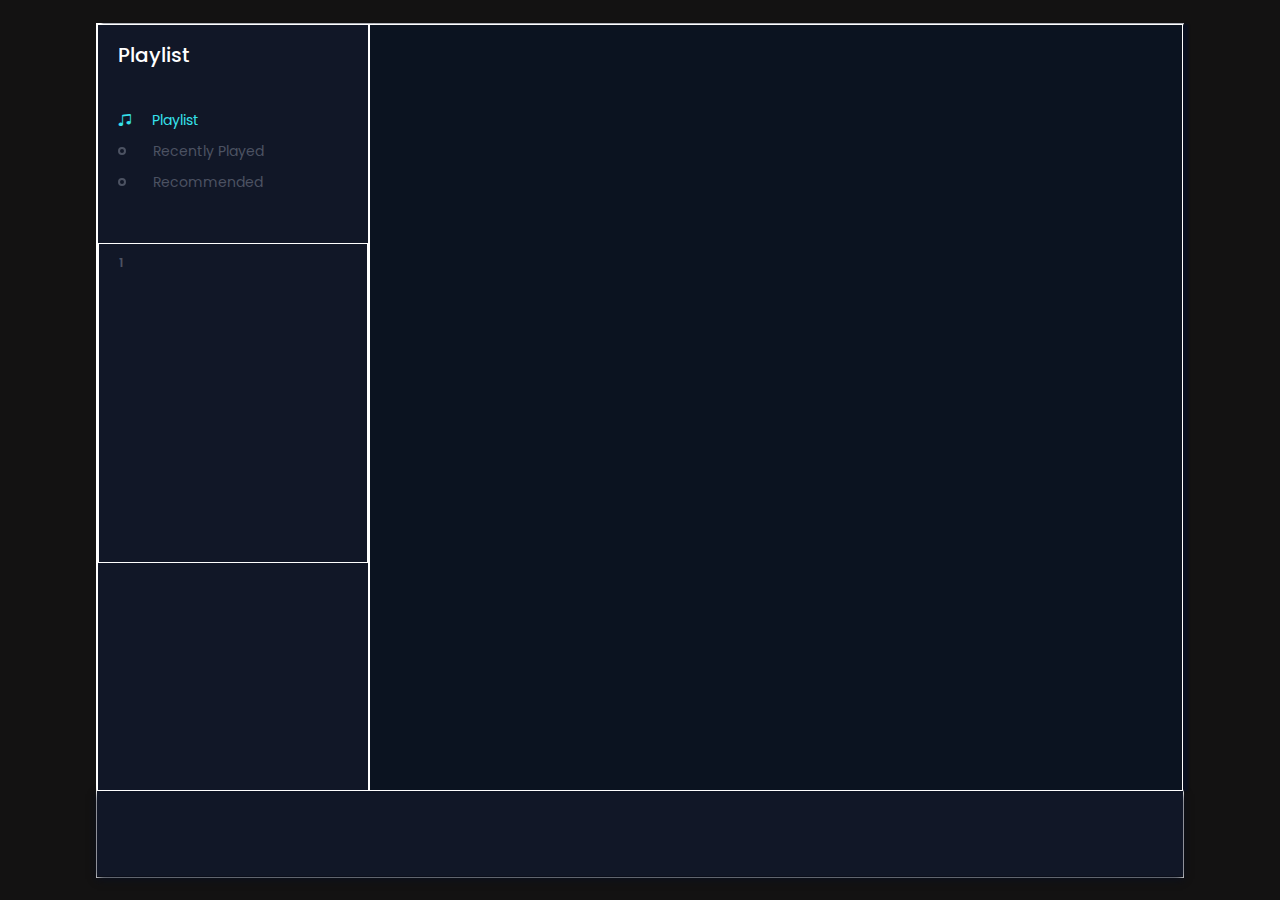
==== Music App/index.html @ e6de3190 "not done yet, started on a music app (spotify clone)" ====
<!DOCTYPE html>
<html lang="en">
<head>
    <meta charset="UTF-8">
    <meta http-equiv="X-UA-Compatible" content="IE=edge">
    <meta name="viewport" content="width=device-width, initial-scale=1.0">
    <title>My Music App</title>
    <link rel="stylesheet" href="style.css">
    <link rel="stylesheet" href="https://cdn.jsdelivr.net/npm/bootstrap-icons@1.10.3/font/bootstrap-icons.css">
</head>
<body>
    <header>
        <div class="side-menu">
            <h1>Playlist</h1>
            <div class="playlist">
                <h4 class="active"><span></span><i class="bi bi-music-note-beamed"></i> Playlist</h4>
                <h4><span></span><i class="bi bi-music-note-beamed"></i> Recently Played</h4>
                <h4><span></span><i class="bi bi-music-note-beamed"></i> Recommended</h4>
            </div>

            <div class="song-menu">
                <li class="songItem">
                    <span>1</span>
                </li>
            </div>
        </div>

        <div class="song-side">

        </div>

        <div class="master-play">

        </div>


    </header>
    <script src="app.js"></script>
</body>
</html>
---- Music App/style.css ----
@import url('https://fonts.googleapis.com/css2?family=Poppins:wght@100;200&display=swap');
*{
    padding: 0%;
    margin: 0%;
    box-sizing: border-box;
}

body {
    width: 100%;
    height: 100vh;
    background-color: #131212;
    font-family: "Poppins", sans-serif;
    align-items: center;
    justify-content: center;
    display: flex;
}

header{
    width: 85%;
    height: 95%;
    border: 1px solid #fff;
    display: flex;
    flex-wrap: wrap;
}

header .side-menu, .song-side{
    position: relative;
    width: 25%;
    height: 90%;
    border: 1px solid #fff;
    background-color: #111727;
    box-shadow: 5px 0px 2px #090f1f;
    color: white;
}

header .song-side{
    width: 75%;
    background: #0b1320;
}

header .master-play{
    width: 100%;
    height: 10%;
    background: #111727;
    box-shadow: 0px 3px 8px #090f1f;
}

header .side-menu h1{
    font-size: 20px;
    margin: 15px 0px 0px 20px;
    font-weight: 500;
}

header .side-menu .playlist{
    margin: 40px 0px 0px 20px;
}

header .side-menu .playlist h4{
    font-size: 14px;
    font-weight: 400;
    padding-bottom: 10px;
    color: #4c5262;
    transition: .3s linear;
    cursor: pointer;
    display: flex;
    align-items: center;
}

header .side-menu .playlist h4:hover{
   color: white;
}

header .side-menu .playlist h4 span{
    position: relative;
    margin-right: 35px;
}

header .side-menu .playlist h4 span::before{
    position: absolute;
    content: "";
    width: 4px;
    height: 4px;
    border: 2px solid #4c5262;
    border-radius: 50%;
    top: -4px;
    transition: .3s linear;
}

header .side-menu .playlist h4:hover span::before{
    border: 2px solid white;;
}

header .side-menu .playlist h4 .bi{
    display: none;
}

header .side-menu .playlist .active{
    color: #36e2ec;
}

header .side-menu .playlist .active .bi{
    display: flex;
    margin-right: 20px;
}

header .side-menu .playlist .active span{
    display: none;
}

header .side-menu .song-menu{
    width: 100%;
    height: 320px;
    border: 1px solid white;
    margin-top: 40px;
}

header .side-menu .song-menu li{
    list-style-type: none;
    padding: 5px 0px 5px 20px;
}

header .side-menu .song-menu li span{
    font-size: 12px;
    font-weight: 600;
    color: #4c5262;
}

/* 15.42 */
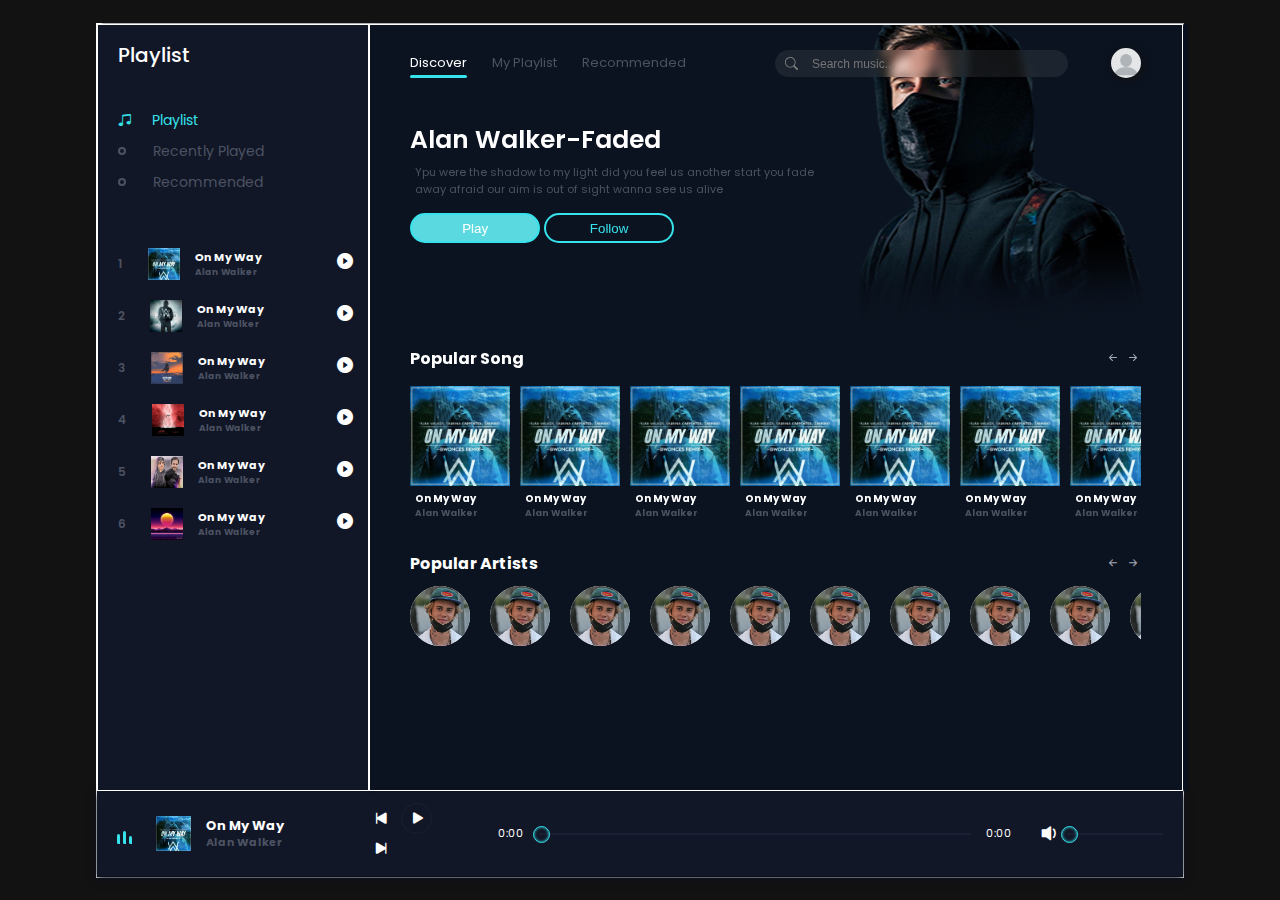
==== commit 07cd7d20: "added more code, do the rest of the JS" ====
--- a/Music App/index.html
+++ b/Music App/index.html
@@ -21,18 +21,258 @@
             <div class="song-menu">
                 <li class="songItem">
                     <span>1</span>
+                    <img src="images/1.jpg" alt="Alan">
+                    <h5>
+                        On My Way
+                        <div class="subtitle">Alan Walker</div>
+                    </h5>
+                    <i class="bi playListPlay bi-play-circle-fill" id="1"></i>
+                </li>
+                <li class="songItem">
+                    <span>2</span>
+                    <img src="images/2.jpg" alt="Alan">
+                    <h5>
+                        On My Way
+                        <div class="subtitle">Alan Walker</div>
+                    </h5>
+                    <i class="bi playListPlay bi-play-circle-fill" id="2"></i>
+                </li>
+                <li class="songItem">
+                    <span>3</span>
+                    <img src="images/3.jpg" alt="Alan">
+                    <h5>
+                        On My Way
+                        <div class="subtitle">Alan Walker</div>
+                    </h5>
+                    <i class="bi playListPlay bi-play-circle-fill" id="3"></i>
+                </li>
+                <li class="songItem">
+                    <span>4</span>
+                    <img src="images/4.jpg" alt="Alan">
+                    <h5>
+                        On My Way
+                        <div class="subtitle">Alan Walker</div>
+                    </h5>
+                    <i class="bi playListPlay bi-play-circle-fill" id="4"></i>
+                </li>
+                <li class="songItem">
+                    <span>5</span>
+                    <img src="images/5.jpg" alt="Alan">
+                    <h5>
+                        On My Way
+                        <div class="subtitle">Alan Walker</div>
+                    </h5>
+                    <i class="bi playListPlay bi-play-circle-fill" id="5"></i>
+                </li>
+                <li class="songItem">
+                    <span>6</span>
+                    <img src="images/6.jpg" alt="Alan">
+                    <h5>
+                        On My Way
+                        <div class="subtitle">Alan Walker</div>
+                    </h5>
+                    <i class="bi playListPlay bi-play-circle-fill" id="6"></i>
                 </li>
             </div>
         </div>
 
         <div class="song-side">
-
+            <nav>
+                <ul>
+                    <li>Discover <span></span></li>
+                    <li>My Playlist</li>
+                    <li>Recommended</li>
+                </ul>
+                <div class="search">
+                    <i class="bi bi-search"></i>
+                    <input type="search" placeholder="Search music...">
+                </div>
+                <div class="user">
+                    <img src="images/profile-pic.png" alt="user" title="Profile">
+                </div>
+            </nav>
+            <div class="content">
+                <h1>Alan Walker-Faded</h1>
+                <p>
+                    Ypu were the shadow to my light did you feel us another start you fade <br> away afraid our aim is out of sight wanna see us alive
+                </p>
+                <div class="buttons">
+                    <button>Play</button>
+                    <button>Follow</button>
+                </div>
+            </div>
+            
+            <div class="popular_song">
+                <div class="h4">
+                    <h4>Popular Song</h4>
+                    <div class="btn_s">
+                        <i id="left_scroll" class="bi bi-arrow-left-short"></i>
+                        <i id="right_scroll" class="bi bi-arrow-right-short"></i>
+                    </div>
+                </div>
+
+                <div class="pop_song">
+                    <li class="songItem">
+                        <div class="img_play">
+                            <img src="images/1.jpg" alt="alan">
+                            <i class="bi playListPlay bi-play-circle-fill" id="7"></i>
+                        </div>
+                        <h5>
+                            On My Way <br>
+                            <div class="subtitle">Alan Walker</div>
+                        </h5>
+                    </li>
+                    <li class="songItem">
+                        <div class="img_play">
+                            <img src="images/1.jpg" alt="alan">
+                            <i class="bi playListPlay bi-play-circle-fill" id="8"></i>
+                        </div>
+                        <h5>
+                            On My Way <br>
+                            <div class="subtitle">Alan Walker</div>
+                        </h5>
+                    </li>
+                    <li class="songItem">
+                        <div class="img_play">
+                            <img src="images/1.jpg" alt="alan">
+                            <i class="bi playListPlay bi-play-circle-fill" id="9"></i>
+                        </div>
+                        <h5>
+                            On My Way <br>
+                            <div class="subtitle">Alan Walker</div>
+                        </h5>
+                    </li>
+                    <li class="songItem">
+                        <div class="img_play">
+                            <img src="images/1.jpg" alt="alan">
+                            <i class="bi playListPlay bi-play-circle-fill" id="10"></i>
+                        </div>
+                        <h5>
+                            On My Way <br>
+                            <div class="subtitle">Alan Walker</div>
+                        </h5>
+                    </li>
+                    <li class="songItem">
+                        <div class="img_play">
+                            <img src="images/1.jpg" alt="alan">
+                            <i class="bi playListPlay bi-play-circle-fill" id="11"></i>
+                        </div>
+                        <h5>
+                            On My Way <br>
+                            <div class="subtitle">Alan Walker</div>
+                        </h5>
+                    </li>
+                    <li class="songItem">
+                        <div class="img_play">
+                            <img src="images/1.jpg" alt="alan">
+                            <i class="bi playListPlay bi-play-circle-fill" id="12"></i>
+                        </div>
+                        <h5>
+                            On My Way <br>
+                            <div class="subtitle">Alan Walker</div>
+                        </h5>
+                    </li>
+                    <li class="songItem">
+                        <div class="img_play">
+                            <img src="images/1.jpg" alt="alan">
+                            <i class="bi playListPlay bi-play-circle-fill" id="13"></i>
+                        </div>
+                        <h5>
+                            On My Way <br>
+                            <div class="subtitle">Alan Walker</div>
+                        </h5>
+                    </li>
+                    <li class="songItem">
+                        <div class="img_play">
+                            <img src="images/1.jpg" alt="alan">
+                            <i class="bi playListPlay bi-play-circle-fill" id="14"></i>
+                        </div>
+                        <h5>
+                            On My Way <br>
+                            <div class="subtitle">Alan Walker</div>
+                        </h5>
+                    </li>
+                </div>
+            </div>
+            <div class="popular_artists">
+                <div class="h4">
+                    <h4>Popular Artists</h4>
+                    <div class="btn_s">
+                        <i id="left_scrolls" class="bi bi-arrow-left-short"></i>
+                        <i id="right_scrolls" class="bi bi-arrow-right-short"></i>
+                    </div>
+                </div>
+                <div class="item">
+                    <li>
+                        <img src="images/justin-bieber-lede.jpg" alt="Justin Bieber" title="Justin Bieber">
+                    </li>
+                    <li>
+                        <img src="images/justin-bieber-lede.jpg" alt="Justin Bieber" title="Justin Bieber">
+                    </li>
+                    <li>
+                        <img src="images/justin-bieber-lede.jpg" alt="Justin Bieber" title="Justin Bieber">
+                    </li>
+                    <li>
+                        <img src="images/justin-bieber-lede.jpg" alt="Justin Bieber" title="Justin Bieber">
+                    </li>
+                    <li>
+                        <img src="images/justin-bieber-lede.jpg" alt="Justin Bieber" title="Justin Bieber">
+                    </li>
+                    <li>
+                        <img src="images/justin-bieber-lede.jpg" alt="Justin Bieber" title="Justin Bieber">
+                    </li>
+                    <li>
+                        <img src="images/justin-bieber-lede.jpg" alt="Justin Bieber" title="Justin Bieber">
+                    </li>
+                    <li>
+                        <img src="images/justin-bieber-lede.jpg" alt="Justin Bieber" title="Justin Bieber">
+                    </li>
+                    <li>
+                        <img src="images/justin-bieber-lede.jpg" alt="Justin Bieber" title="Justin Bieber">
+                    </li>
+                    <li>
+                        <img src="images/justin-bieber-lede.jpg" alt="Justin Bieber" title="Justin Bieber">
+                    </li>
+                    <li>
+                        <img src="images/justin-bieber-lede.jpg" alt="Justin Bieber" title="Justin Bieber">
+                    </li>
+                </div>
+            </div>
         </div>
 
         <div class="master-play">
-
+            <div class="wave">
+                <div class="wave1"></div>
+                <div class="wave1"></div>
+                <div class="wave1"></div>
+            </div>
+            <img src="images/1.jpg" alt="Alan">
+            <h5>
+                On My Way <br>
+                <div class="subtitle">Alan Walker</div>
+            </h5>
+            <div class="icon" >
+                <i class="bi bi-skip-start-fill" id="back"></i>
+                <i class="bi bi-play-fill" id="masterPlay"></i>
+                <i class="bi bi-skip-end-fill" id="next"></i>
+            </div>
+            <span id="currentStart">0:00</span>
+            
+            <div class="bar">
+                <input type="range" id="seek" min="0" value="0" max="100">
+                
+                <div class="bar2" id="bar2"></div>
+                <div class="dot"></div>
+            </div>
+            <span id="currentEnd">0:00</span>
+            
+            <div class="vol">
+                <i class="bi bi-volume-down-fill"></i>
+                <input type="range" id="vol" min="0" value="0" max="100">
+                <div class="vol_bar"></div>
+                <div class="dot" id="vol_dot"></div>
+            </div>
         </div>
-
 
     </header>
     <script src="app.js"></script>
--- a/Music App/style.css
+++ b/Music App/style.css
@@ -109,14 +109,24 @@
 
 header .side-menu .song-menu{
     width: 100%;
-    height: 320px;
-    border: 1px solid white;
+    height: 300px;
+    /* border: 1px solid white; */
     margin-top: 40px;
 }
 
 header .side-menu .song-menu li{
     list-style-type: none;
     padding: 5px 0px 5px 20px;
+    display: flex;
+    align-items: center;
+    position: relative;
+    margin-bottom: 10px;
+    cursor: pointer;
+    transition: .3s linear;
+}
+
+header .side-menu .song-menu li:hover{
+    background: rgba(105, 105, 170, 0.1);
 }
 
 header .side-menu .song-menu li span{
@@ -125,4 +135,541 @@
     color: #4c5262;
 }
 
-/* 15.42 */
+header .side-menu .song-menu li img{
+    width: 32px;
+    height: 32px;
+    margin-left: 25px;
+}
+
+header .side-menu .song-menu li h5 .subtitle{
+    font-size: 9px;
+    color: #4c5262;
+}
+
+header .side-menu .song-menu li .bi{
+    position: absolute;
+    right: 15px;
+    top: 6px;
+    font-size: 16px;
+}
+
+header .side-menu .song-menu li h5{
+    font-size: 11px;
+    margin-left: 15px;
+}
+
+header .master-play{
+    display: flex;
+    align-items: center;
+    padding: 0px 20px;
+}
+
+header .master-play .wave{
+    width: 30px;
+    height: 30px;
+    /* border: 1px solid #fff; */
+    padding-bottom: 5px;
+    display: flex;
+    align-items: flex-end;
+    margin-right: 10px;
+}
+
+header .master-play .wave .wave1{
+    width: 3px;
+    height: 10px;
+    margin-right: 3px;
+    border-radius: 10px 10px 0px;
+    background: #36e2ec;
+    animation: unset;
+}
+
+header .master-play .wave .wave1:nth-child(2){
+    height: 13px;
+    /* animation-delay: .4s; */
+}
+
+header .master-play .wave .wave1:nth-child(3){
+    height: 8px;
+    /* animation-delay: .8s; */
+}
+
+/* javascript class wave */
+header .master-play .active2 .wave1{
+    animation: wave .5s linear infinite;
+}
+
+header .master-play .active2 .wave1:nth-child(2){
+    animation-delay: .4s;
+}
+
+header .master-play .active2 .wave1:nth-child(3){
+    animation-delay: .8s;
+}
+
+
+@keyframes wave {
+    0%{
+        height: 10px;
+    }
+    50%{
+        height: 15px;
+    }
+    100%{
+        height: 10px;
+    }
+}
+
+header .master-play img{
+    width: 35px;
+    height: 35px;
+}
+
+header .master-play h5{
+    width: 130px;
+    font-size: 13px;
+    margin-left: 15px;
+    color: #fff;
+    line-height: 17px;
+}
+
+header .master-play h5 .subtitle{
+    font-size: 11px;
+    color: #4c5262;
+}
+
+header .master-play .icon{
+    font-size: 20px;
+    color:white;
+    margin: 0px 20px 0px 40px;
+}
+
+header .master-play .icon .bi{
+    cursor: pointer;
+    outline: none;
+}
+
+header .master-play .icon .bi:nth-child(2){
+    border: 1px solid rgba(105, 105, 170, 0.1);
+    border-radius: 50%;
+    padding: 1px 3px 0px 6px;
+    margin: 0px 5px;
+    transition: 0.3s linear;
+}
+
+header .master-play span{
+    color: white;
+    width: 32px;
+    font-size: 11px;
+    font-weight: 400;
+}
+
+header .master-play #currentStart{
+    margin: 0px 0px 0px 20px; 
+}
+
+header .master-play .bar{
+    position: relative;
+    width: 43%;
+    height: 2px;
+    background: rgba(105, 105, 170, 0.1);
+    margin: 0px 15px 0px 10px;
+}
+
+header .master-play .bar .bar2{
+    position: absolute;
+    color: #36e2ec;
+    width: 20%;
+    height: 100%;
+    top: 0;
+}
+
+header .master-play .bar .dot{
+    position: absolute;
+    color: #36e2ec;
+    width: 5px;
+    height: 5px;
+    left: 0;
+    top: -1px;
+    border-radius: 50%;
+    transition: 1s linear;
+}
+
+header .master-play .bar .dot::before{
+    content: "";
+    position: absolute;
+    color: #36e2ec;
+    width: 15px;
+    height: 15px;
+    left: -6px;
+    top: -6px;
+    border: 1px solid #36e2ec;
+    border-radius: 50%;
+    box-shadow: inset 0px 0px 3px #36e2ec;
+}
+
+header .master-play .bar input{
+    width: 100%;
+    top: -6px;
+    position: absolute;
+    left: 0;
+    cursor: pointer;
+    z-index: 99999999;
+    transition: 3s linear;
+    opacity: 0;
+}
+
+header .master-play .vol{
+    position: relative;
+    width: 100px;
+    height: 2px;
+    margin-left: 50px;
+    background: rgba(105, 105, 170, 0.1);
+}
+
+header .master-play .vol .bi{
+    position: absolute;
+    color: white;
+    font-size: 25px;
+    top: -17px;
+    left: -30px;
+}
+
+header .master-play .vol input{
+    width: 100%;
+    top: -6px;
+    position: absolute;
+    left: 0;
+    cursor: pointer;
+    z-index: 99999999;
+    transition: 3s linear;
+    opacity: 0;
+}
+
+header .master-play .vol .vol_bar{
+    position: absolute;
+    color: #36e2ec;
+    width: 0%;
+    height: 100%;
+    top: 0;
+}
+
+header .master-play .vol .dot{
+    position: absolute;
+    color: #36e2ec;
+    width: 5px;
+    height: 5px;
+    left: 0;
+    top: -1px;
+    border-radius: 50%;
+    transition: 1s linear;
+}
+
+header .master-play .vol .dot::before{
+    content: "";
+    position: absolute;
+    color: #36e2ec;
+    width: 15px;
+    height: 15px;
+    left: -6px;
+    top: -6px;
+    border: 1px solid #36e2ec;
+    border-radius: 50%;
+    box-shadow: inset 0px 0px 3px #36e2ec;
+}
+
+header .song-side{
+    z-index: 2;
+}
+
+header .song-side::before{
+    content: "";
+    position: absolute;
+    width: 100%;
+    height: 300px;
+    background: url("images/bg.png");
+    z-index: -1;
+}
+
+header .song-side nav{
+    width: 90%;
+    height: 10%;
+    margin: auto;
+    /* border: 1px solid white; */
+    display: flex;
+    align-items: center;
+    justify-content: space-between;
+}
+
+header .song-side nav ul{
+    display: flex;
+}
+
+header .song-side nav ul li{
+    position: relative;
+    list-style-type: none;
+    font-size: 13px;
+    color: #4c5262;
+    margin-right: 25px;
+    cursor: pointer;
+    transition: .3s linear;
+}
+
+header .song-side nav ul li:hover{
+    color: white;
+}
+
+header .song-side nav ul li:nth-child(1){
+    color: white;
+}
+
+header .song-side nav ul li span{
+    position: absolute;
+    width: 100%;
+    height: 2.5px;
+    background: #36e2ec;
+    bottom: -5px;
+    left: 0;
+    border-radius: 20px;
+}
+
+header .song-side nav .search{
+    position: relative;
+    width: 40%;
+    padding: 1px 10px;
+    border-radius: 20px;
+    color: gray;
+}
+
+header .song-side nav .search::before{
+    position: absolute;
+    content: "";
+    width: 100%;
+    height: 100%;
+    border-radius: 20px;
+    background: rgba(184, 184, 184, 0.1);
+    backdrop-filter: blur(5px);
+    z-index: -1;
+}
+
+header .song-side nav .search .bi{
+    font-size: 13px;
+    padding: 3px 0px 0px 10px;
+}
+
+header .song-side nav .search input{
+    background: none;
+    outline: none;
+    border: none;
+    padding: 0px 10px;
+    color: white;
+    font-size: 12px;
+}
+
+header .song-side nav .user{
+    position: relative;
+    width: 30px;
+    height: 30px;
+    border-radius: 50%;
+    cursor: pointer;
+}
+
+header .song-side nav .user img{
+    position: absolute;
+    width: 30px;
+    height: 30px;
+    border-radius: 50%;
+    box-shadow: 2px 2px 8px #131212;
+}
+
+header .song-side .content{
+    width: 90%;
+    height: 30%;
+    margin: auto;
+    /* border: 1px solid white; */
+    padding-top: 20px;
+}
+
+header .song-side .content h1{
+    font-size: 25px;
+    font-weight: 600;
+}
+
+header .song-side .content p{
+    font-size: 11px;
+    font-weight: 400;
+    color: #4c5262;
+    margin: 5px;
+}
+
+header .song-side .content .buttons{
+    margin-top: 15px;
+}
+
+header .song-side .content .buttons button{
+    width: 130px;
+    height: 30px;
+    border: 2px solid #36e2ec;
+    outline: none;
+    border-radius: 20px;
+    background: #5adae0;
+    color: white;
+    cursor: pointer;
+    transition: .3s linear;
+}
+
+header .song-side .content .buttons button:hover{
+    border: 2px solid #36e2ec;
+    background: none;
+    color: #36e2ec;
+}
+
+header .song-side .content .buttons button:nth-child(2){
+    border: 2px solid #36e2ec;
+    background: none;
+    color: #36e2ec;
+}
+
+header .song-side .content .buttons button:nth-child(2):hover{
+    border: 2px solid #36e2ec;
+    background: #36e2ec;
+    color: white;
+}
+
+header .song-side .popular_song{
+    width: 90%;
+    height: auto;
+    /* border: 1px solid white; */
+    margin: auto;
+    margin-top: 15px;
+}
+
+header .song-side .popular_song .h4{
+    display: flex;
+    align-items: center;
+    justify-content: space-between;
+}
+
+header .song-side .popular_song .h4 .bi{
+    color: #a4a8b4;
+    cursor: pointer;
+    transition: .3s linear;
+}
+
+header .song-side .popular_song .h4 .bi:hover{
+    color: #fff;
+}
+
+header .song-side .popular_song .pop_song{
+    width: 100%;
+    height: 150px;
+    margin-top: 15px;
+    display: flex;
+    overflow-x: auto;
+    scroll-behavior: smooth;
+}
+
+header .song-side .popular_song .pop_song::-webkit-scrollbar{
+    display: none;
+}
+
+header .song-side .popular_song .pop_song li{
+    min-width: 100px;
+    height: 140px;
+    list-style-type: none;
+    margin-right: 10px;
+    transition: .3s linear;
+}
+
+header .song-side .popular_song .pop_song li .img_play{
+    position: relative;
+    width: 100px;
+    height: 100px;
+    display: flex;
+    align-items: center;
+    justify-content: center;
+}
+
+header .song-side .popular_song .pop_song li .img_play img{
+    width: 100%;
+    height: 100%;
+}
+
+header .song-side .popular_song .pop_song li .img_play .bi{
+    position: absolute;
+    font-size: 20px;
+    cursor: pointer;
+    transition: .3s linear;
+    opacity: 0;
+}
+
+header .song-side .popular_song .pop_song li .img_play:hover .bi{
+    opacity: 1;
+}
+
+header .song-side .popular_song .pop_song li h5{
+    padding: 5px 0px 0px 5px;
+    line-height: 15px;
+    font-size: 10px;
+}
+
+header .song-side .popular_song .pop_song li h5 .subtitle{
+    font-size:9px;
+    color: #4c5262;
+}
+
+header .song-side .popular_artists{
+    width: 90%;
+    height: auto;
+    /* border: 1px solid white; */
+    margin: auto;
+    margin-top: 15px;
+}
+
+header .song-side .popular_artists .h4{
+    display: flex;
+    align-items: center;
+    justify-content: space-between;
+}
+
+header .song-side .popular_artists .h4 .bi{
+    color: #a4a8b4;
+    cursor: pointer;
+    transition: .3s linear;
+}
+
+header .song-side .popular_artists .h4 .bi:hover{
+    color: #fff;
+}
+
+header .song-side .popular_artists .item{
+    width: 100%;
+    height: auto;
+    margin-top: 10px;
+    display: flex;
+    overflow-x: auto;
+    scroll-behavior: smooth;
+}
+
+header .song-side .popular_artists .item::-webkit-scrollbar{
+    display: none;
+}
+
+
+header .song-side .popular_artists .item li{
+    list-style-type: none;
+    position: relative;
+    min-width: 60px;
+    height: 60px;
+    background-color: #fff;
+    margin-right: 20px;
+    border-radius: 50%;
+    cursor: pointer;
+}
+
+header .song-side .popular_artists .item li img{
+    width: 100%;
+    height: 100%;
+    border-radius: 50%;
+    position: absolute;
+}
+
